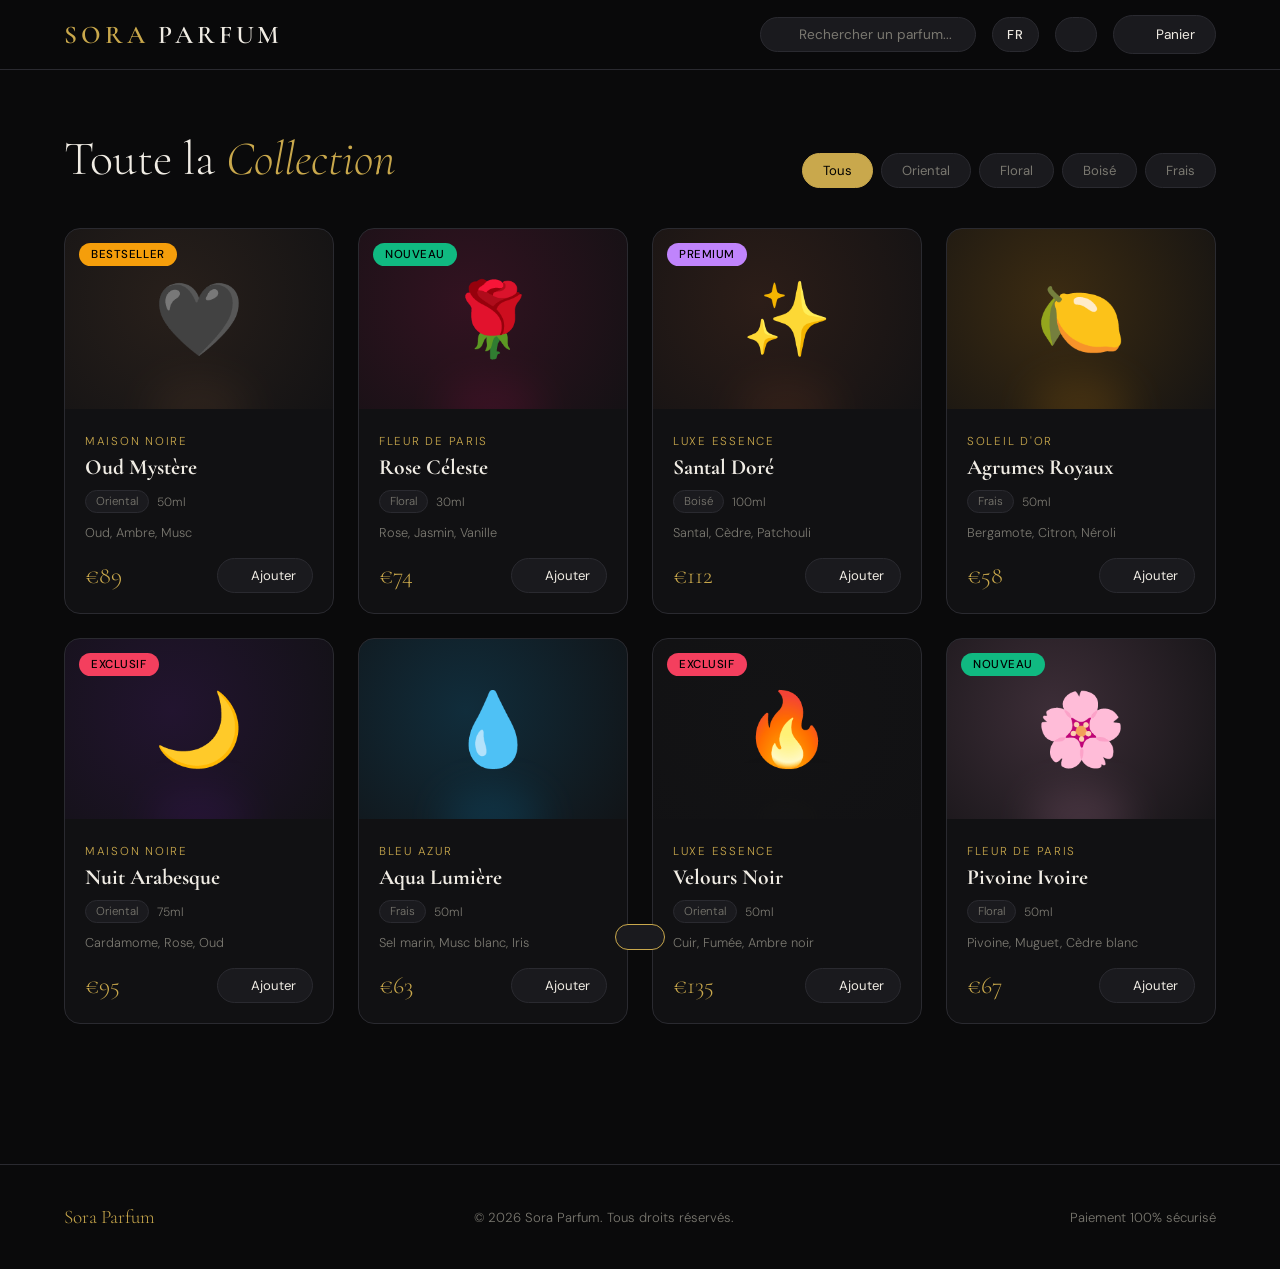
==== catalog.html @ 6274c217 "Refactor cart and product management: - Migrate cart functionality to localStorage in cart.js. - Rem" ====
<!DOCTYPE html>
<html lang="fr">
<head>
  <meta charset="UTF-8" />
  <meta name="viewport" content="width=device-width, initial-scale=1.0" />
  <title>Collection — Sora Parfum</title>
  <link rel="stylesheet" href="css/style.css" />
  <script src="https://unpkg.com/lucide@latest/dist/umd/lucide.min.js"></script>
</head>
<body>

<script src="js/navbar.js"></script>

<!-- ===== CATALOG ===== -->
<section class="catalog-section">
  <div class="section-header">
    <h2 class="section-title"><span data-i18n="allCollection">Toute la</span> <em>Collection</em></h2>
    <div class="filters">
      <button class="filter-btn active" data-filter="Tous">Tous</button>
      <button class="filter-btn" data-filter="Oriental">Oriental</button>
      <button class="filter-btn" data-filter="Floral">Floral</button>
      <button class="filter-btn" data-filter="Boisé">Boisé</button>
      <button class="filter-btn" data-filter="Frais">Frais</button>
    </div>
  </div>
  <div class="products-grid" id="products-grid"></div>
  <div id="no-results" style="display:none" class="no-results"></div>
</section>

<!-- ===== FOOTER ===== -->
<footer>
  <div class="footer-logo">Sora Parfum</div>
  <p>© 2026 Sora Parfum. <span data-i18n="rights">Tous droits réservés.</span></p>
  <p><i data-lucide="lock"></i> Paiement 100% sécurisé</p>
</footer>

<script src="js/products.js"></script>
<script src="js/shared.js"></script>
<script src="js/cart.js"></script>
<script>
  let currentFilter = 'Tous';

  function getTagColor(tag) {
    const colors = { 'Bestseller': '#f59e0b', 'Nouveau': '#10b981', 'Premium': '#c084fc', 'Exclusif': '#f43f5e' };
    return colors[tag] || '#6b7280';
  }

  function renderProducts(filter = 'Tous', searchQuery = '') {
    const grid = document.getElementById('products-grid');
    const noResults = document.getElementById('no-results');
    let filtered = filter === 'Tous' ? products : products.filter(p => p.scent === filter);
    if (searchQuery) {
      const q = searchQuery.toLowerCase();
      filtered = filtered.filter(p =>
        p.name.toLowerCase().includes(q) ||
        p.brand.toLowerCase().includes(q) ||
        p.notes.toLowerCase().includes(q) ||
        p.scent.toLowerCase().includes(q)
      );
    }

    if (filtered.length === 0) {
      grid.innerHTML = '';
      noResults.style.display = 'block';
      noResults.innerHTML = `Aucun résultat pour "<strong>${searchQuery || filter}</strong>"`;
      lucide.createIcons();
      return;
    }

    noResults.style.display = 'none';
    grid.innerHTML = filtered.map(p => `
      <div class="product-card" onclick="window.location.href='product.html?id=${p.id}'">
        ${p.tag ? `<div class="product-tag" style="background:${getTagColor(p.tag)}">${p.tag}</div>` : ''}
        <div class="product-visual" style="background: radial-gradient(circle at 40% 40%, ${p.color}30, ${p.color}05)">
          ${p.image
            ? `<img class="product-img" src="${p.image}" alt="${p.name}" onerror="this.style.display='none';this.nextElementSibling.style.display='flex'" /><div class="product-emoji" style="display:none">${p.emoji}</div>`
            : `<div class="product-emoji">${p.emoji}</div>`}
          <div class="product-glow" style="background:${p.color}"></div>
        </div>
        <div class="product-info">
          <span class="product-brand">${p.brand}</span>
          <h3 class="product-name">${p.name}</h3>
          <div class="product-meta">
            <span class="scent-badge">${p.scent}</span>
            <span class="product-ml">${p.ml}</span>
          </div>
          <p class="product-notes">${p.notes}</p>
          <div class="product-footer">
            <span class="product-price">€${p.price}</span>
            <button class="add-btn" onclick="event.stopPropagation(); addToCart(${p.id})">
              <i data-lucide="plus"></i> Ajouter
            </button>
          </div>
        </div>
      </div>
    `).join('');
    lucide.createIcons();
  }

  function handleSearch(input) {
    const q = input.value.trim();
    // sync both inputs
    const other = input.id === 'search-input' ? document.getElementById('search-input-mobile') : document.getElementById('search-input');
    if (other) other.value = input.value;
    renderProducts(currentFilter, q);
  }

  document.addEventListener('DOMContentLoaded', () => {
    // Read URL query param
    const params = new URLSearchParams(window.location.search);
    const q = params.get('q') || '';
    if (q) {
      const si = document.getElementById('search-input');
      const sm = document.getElementById('search-input-mobile');
      if (si) si.value = q;
      if (sm) sm.value = q;
    }
    renderProducts(currentFilter, q);

    // Wire filter buttons
    document.querySelectorAll('.filter-btn').forEach(btn => {
      btn.addEventListener('click', () => {
        currentFilter = btn.dataset.filter;
        document.querySelectorAll('.filter-btn').forEach(b => b.classList.toggle('active', b === btn));
        const searchVal = document.getElementById('search-input')?.value || '';
        renderProducts(currentFilter, searchVal);
      });
    });

    // Wire desktop search on catalog page directly
    const si = document.getElementById('search-input');
    if (si) si.addEventListener('input', e => handleSearch(e.target));
    const sm = document.getElementById('search-input-mobile');
    if (sm) sm.addEventListener('input', e => handleSearch(e.target));
  });
</script>
</body>
</html>
---- css/style.css ----
@import url('https://fonts.googleapis.com/css2?family=Cormorant+Garamond:ital,wght@0,300;0,400;0,600;1,300;1,400&family=DM+Sans:wght@300;400;500&display=swap');

*, *::before, *::after { box-sizing: border-box; margin: 0; padding: 0; }

:root {
  --bg: #0a0a0b;
  --surface: #111113;
  --surface2: #1a1a1e;
  --border: #2a2a30;
  --gold: #c9a84c;
  --gold-light: #e8c97a;
  --text: #f0ece4;
  --muted: #7a7870;
  --accent: #c9a84c;
  --radius: 16px;
  --font-display: 'Cormorant Garamond', serif;
  --font-body: 'DM Sans', sans-serif;
}

html { scroll-behavior: smooth; }
body { background: var(--bg); color: var(--text); font-family: var(--font-body); font-weight: 300; min-height: 100vh; overflow-x: hidden; }

/* ===== PAGES ===== */
.page { display: none; }
.page.active { display: block; }

/* ===== NAVBAR ===== */
nav {
  position: sticky; top: 0; z-index: 100;
  background: color-mix(in srgb, var(--bg) 92%, transparent); backdrop-filter: blur(20px);
  border-bottom: 1px solid var(--border);
  padding: 0 5%;
  display: flex; align-items: center; justify-content: space-between;
  height: 70px;
}

.nav-logo {
  font-family: var(--font-display);
  font-size: 1.6rem; font-weight: 600; letter-spacing: 0.15em;
  color: var(--gold); text-transform: uppercase; cursor: pointer;
}
.nav-logo span { color: var(--text); }

.nav-actions { display: flex; gap: 16px; align-items: center; }

.nav-search {
  display: flex; align-items: center; gap: 8px;
  background: var(--surface2); border: 1px solid var(--border);
  border-radius: 40px; padding: 8px 16px;
  transition: border-color 0.2s;
}
.nav-search:focus-within { border-color: var(--gold); }
.nav-search input {
  background: none; border: none; outline: none;
  color: var(--text); font-family: var(--font-body); font-size: 0.85rem; width: 160px;
}
.nav-search input::placeholder { color: var(--muted); }
.search-icon { color: var(--muted); font-size: 0.9rem; }

.cart-btn {
  position: relative; background: var(--surface2); border: 1px solid var(--border);
  color: var(--text); border-radius: 40px; padding: 10px 20px;
  cursor: pointer; font-family: var(--font-body); font-size: 0.85rem;
  display: flex; align-items: center; gap: 8px; transition: all 0.2s;
}
.cart-btn:hover { border-color: var(--gold); color: var(--gold); }

.cart-badge {
  position: absolute; top: -6px; right: -6px;
  background: var(--gold); color: #000;
  border-radius: 50%; width: 20px; height: 20px;
  font-size: 0.7rem; font-weight: 500;
  display: none; align-items: center; justify-content: center;
}

/* ===== LUCIDE ICONS ===== */
[data-lucide], i svg, .lucide {
  width: 1em; height: 1em;
  stroke: currentColor; fill: none;
  stroke-width: 2; stroke-linecap: round; stroke-linejoin: round;
  vertical-align: middle; display: inline-block;
  flex-shrink: 0;
}
.hero-big-icon svg { width: 120px; height: 120px; color: var(--gold); opacity: 0.85; }
.search-icon svg { width: 16px; height: 16px; color: var(--muted); }
.cart-btn svg { width: 16px; height: 16px; }
.toggle-btn svg { width: 16px; height: 16px; }
.close-btn svg { width: 18px; height: 18px; }
.back-btn svg { width: 16px; height: 16px; }
.add-btn svg { width: 14px; height: 14px; }
.remove-btn svg { width: 16px; height: 16px; }
.confirm-icon svg { width: 64px; height: 64px; color: var(--gold); }
.cart-empty svg { width: 48px; height: 48px; opacity: 0.3; }
.secure-badge svg { width: 14px; height: 14px; }

/* ===== PRODUCT IMAGES ===== */
.product-img {
  position: absolute; inset: 0;
  width: 100%; height: 100%;
  object-fit: cover; border-radius: var(--radius) var(--radius) 0 0;
  display: block; transition: transform 0.4s ease;
}
.product-card:hover .product-img { transform: scale(1.06); }

.detail-img {
  position: absolute; inset: 0;
  width: 100%; height: 100%;
  object-fit: cover; border-radius: 24px;
  display: block;
}

.toggle-btn {
  background: var(--surface2); border: 1px solid var(--border);
  color: var(--text); border-radius: 40px; padding: 8px 14px;
  cursor: pointer; font-family: var(--font-body); font-size: 0.8rem; font-weight: 500;
  transition: all 0.2s; letter-spacing: 0.05em;
}
.toggle-btn:hover { border-color: var(--gold); color: var(--gold); }

/* ===== LIGHT MODE ===== */
body.light {
  --bg: #f5f0e8;
  --surface: #fdfaf5;
  --surface2: #ede8df;
  --border: #d8d0c4;
  --gold: #BF9B30;
  --gold-light: #c9a84c;
  --text: #18140e;
  --muted: #8c7f6e;
}

/* light mode specific overrides */
body.light nav {
  background: color-mix(in srgb, #f5f0e8 94%, transparent);
  box-shadow: 0 1px 0 var(--border);
}

body.light .product-card {
  background: var(--surface);
  box-shadow: 0 2px 16px rgba(0,0,0,0.06), 0 0 0 1px var(--border);
}

body.light .hero-image-badge {
  background: rgba(245,240,232,0.75);
  border-color: rgba(160,120,40,0.3);
  color: var(--gold);
}

body.light .hero::before {
  background: radial-gradient(circle, #a0782818 0%, transparent 70%);
}

body.light .scent-badge {
  background: var(--surface2);
  border-color: var(--border);
  color: var(--text);
}

body.light .cart-panel {
  background: var(--surface);
  border-left: 1px solid var(--border);
}

body.light .filter-btn {
  background: var(--surface2);
  border-color: var(--border);
}

body.light .filter-btn.active {
  background: var(--gold);
  color: #fff;
  border-color: var(--gold);
}

body.light .btn-ghost {
  color: var(--text);
  border-color: var(--border);
}

body.light footer {
  border-top: 1px solid var(--border);
  background: var(--surface2);
}

/* ===== HERO ===== */
.hero {
  padding: 80px 5% 80px;
  display: grid; grid-template-columns: 1fr 1fr; gap: 80px; align-items: center;
  min-height: 90vh; position: relative; overflow: hidden;
}

.hero::before {
  content: ''; position: absolute; top: -300px; left: -100px;
  width: 700px; height: 700px;
  background: radial-gradient(circle, #c9a84c08 0%, transparent 70%);
  pointer-events: none;
}

.hero-content { position: relative; z-index: 1; }

.hero-eyebrow {
  display: inline-flex; align-items: center; gap: 10px;
  font-family: var(--font-body); font-size: 0.7rem; letter-spacing: 0.35em;
  text-transform: uppercase; color: var(--gold); margin-bottom: 28px;
  padding: 6px 16px; border: 1px solid var(--gold-light)20;
  border-radius: 40px; background: var(--gold)0a;
}

.hero h1 {
  font-family: var(--font-display);
  font-size: clamp(3.2rem, 5.5vw, 5.8rem);
  font-weight: 300; line-height: 1.05;
  margin-bottom: 28px; letter-spacing: -0.01em;
}

.hero h1 em { font-style: italic; color: var(--gold); }

.hero-sub {
  font-size: 1rem; color: var(--muted); line-height: 1.8;
  max-width: 400px; margin-bottom: 44px;
}

.hero-cta {
  display: flex; gap: 16px; flex-wrap: wrap; margin-bottom: 60px;
}

.btn-primary {
  background: var(--gold); color: #FFF;
  border: none; padding: 14px 32px; border-radius: 40px;
  font-family: var(--font-body); font-size: 0.9rem; font-weight: 500;
  cursor: pointer; letter-spacing: 0.05em;
  transition: all 0.2s; text-transform: uppercase;
}
.btn-primary:hover { background: var(--gold-light); transform: translateY(-1px); }

.btn-ghost {
  background: none; color: var(--text);
  border: 1px solid var(--border); padding: 14px 32px; border-radius: 40px;
  font-family: var(--font-body); font-size: 0.9rem;
  cursor: pointer; transition: all 0.2s; text-transform: uppercase;
}
.btn-ghost:hover { border-color: var(--gold); color: var(--gold); }

.hero-visual {
  display: flex; justify-content: center; align-items: center;
  position: relative; z-index: 1;
}

/* new image frame */
.hero-image-frame {
  position: relative; width: 100%; max-width: 480px;
  border-radius: 32px; overflow: hidden;
  aspect-ratio: 4/5;
  box-shadow: 0 40px 80px rgba(0,0,0,0.5), 0 0 0 1px var(--border);
}

.hero-img {
  width: 100%; height: 100%;
  object-fit: cover; display: block;
  transition: transform 8s ease;
}
.hero-image-frame:hover .hero-img { transform: scale(1.04); }

.hero-image-badge {
  position: absolute; bottom: 24px; left: 50%; transform: translateX(-50%);
  display: flex; align-items: center; gap: 8px;
  background: rgba(0,0,0,0.55); backdrop-filter: blur(12px);
  border: 1px solid rgba(201,168,76,0.3);
  border-radius: 40px; padding: 10px 20px;
  color: var(--gold); font-family: var(--font-body);
  font-size: 0.75rem; letter-spacing: 0.2em; text-transform: uppercase;
  white-space: nowrap;
}
.hero-image-badge svg { width: 14px; height: 14px; }

/* subtle gold corner accent */
.hero-image-frame::after {
  content: '';
  position: absolute; inset: 0;
  background: linear-gradient(to bottom, transparent 55%, rgba(0,0,0,0.45) 100%);
  pointer-events: none;
}

/* keep old circle class for safe fallback */
.hero-circle {
  width: 380px; height: 380px; border-radius: 50%;
  background: radial-gradient(circle at 35% 35%, #c9a84c25, #c9a84c05 60%, transparent);
  border: 1px solid #c9a84c20;
  display: flex; align-items: center; justify-content: center;
  position: relative;
  animation: float 6s ease-in-out infinite;
}

.hero-circle::before {
  content: ''; position: absolute; inset: 20px; border-radius: 50%;
  border: 1px dashed #c9a84c15;
}

.hero-big-emoji {
  font-size: 8rem; filter: drop-shadow(0 0 40px #c9a84c40);
}

.hero-stats {
  display: flex; gap: 0; margin-top: 0;
  border-top: 1px solid var(--border); padding-top: 36px;
}

.stat-item {
  flex: 1; padding-right: 32px;
  border-right: 1px solid var(--border);
}
.stat-item:last-child { border-right: none; padding-right: 0; padding-left: 32px; }
.stat-item:first-child { padding-left: 0; }

.stat-item h3 {
  font-family: var(--font-display); font-size: 2.2rem; color: var(--gold);
  font-weight: 300; line-height: 1;
}
.stat-item p { font-size: 0.7rem; color: var(--muted); letter-spacing: 0.15em; text-transform: uppercase; margin-top: 4px; }

@keyframes float {
  0%, 100% { transform: translateY(0); }
  50% { transform: translateY(-15px); }
}

/* ===== CATALOG ===== */
.catalog-section { padding: 60px 5%; }

.section-header {
  display: flex; justify-content: space-between; align-items: flex-end;
  margin-bottom: 40px; flex-wrap: wrap; gap: 20px;
}

.section-title {
  font-family: var(--font-display);
  font-size: clamp(2rem, 4vw, 3rem); font-weight: 300;
}
.section-title em { font-style: italic; color: var(--gold); }

.filters { display: flex; gap: 8px; flex-wrap: wrap; }

.filter-btn {
  background: var(--surface2); border: 1px solid var(--border);
  color: var(--muted); padding: 8px 20px; border-radius: 40px;
  font-family: var(--font-body); font-size: 0.82rem; cursor: pointer;
  transition: all 0.2s;
}
.filter-btn:hover, .filter-btn.active {
  background: var(--gold); color: #000; border-color: var(--gold);
}

.products-grid {
  display: grid;
  grid-template-columns: repeat(auto-fill, minmax(260px, 1fr));
  gap: 24px;
}

.no-results {
  grid-column: 1/-1; text-align: center; padding: 60px;
  color: var(--muted); font-size: 1.1rem;
}

/* ===== PRODUCT CARD ===== */
.product-card {
  background: var(--surface); border: 1px solid var(--border);
  border-radius: var(--radius); overflow: hidden; cursor: pointer;
  transition: all 0.3s; position: relative;
}
.product-card:hover {
  border-color: var(--gold); transform: translateY(-4px);
  box-shadow: 0 20px 40px rgba(201,168,76,0.08);
}

.product-tag {
  position: absolute; top: 14px; left: 14px; z-index: 2;
  padding: 4px 12px; border-radius: 20px;
  font-size: 0.72rem; font-weight: 500; text-transform: uppercase; letter-spacing: 0.05em;
  color: #000;
}

.product-visual {
  height: 180px; display: flex; align-items: center; justify-content: center;
  position: relative; overflow: hidden;
}

.product-emoji { font-size: 4.5rem; position: relative; z-index: 1; }

.product-glow {
  position: absolute; bottom: -30px; left: 50%; transform: translateX(-50%);
  width: 100px; height: 60px; border-radius: 50%; opacity: 0.15;
  filter: blur(20px);
}

.product-info { padding: 20px; }

.product-brand { font-size: 0.72rem; text-transform: uppercase; letter-spacing: 0.15em; color: var(--gold); }
.product-name { font-family: var(--font-display); font-size: 1.35rem; margin: 4px 0 10px; }
.product-meta { display: flex; gap: 8px; align-items: center; margin-bottom: 10px; }

.scent-badge {
  background: var(--surface2); color: var(--muted);
  padding: 3px 10px; border-radius: 20px; font-size: 0.72rem;
  border: 1px solid var(--border);
}

.product-ml { font-size: 0.75rem; color: var(--muted); }
.product-notes { font-size: 0.8rem; color: var(--muted); line-height: 1.5; margin-bottom: 16px; }

.product-footer { display: flex; justify-content: space-between; align-items: center; }
.product-price { font-family: var(--font-display); font-size: 1.5rem; color: var(--gold); }

.add-btn {
  background: var(--surface2); border: 1px solid var(--border);
  color: var(--text); padding: 8px 16px; border-radius: 40px;
  cursor: pointer; font-family: var(--font-body); font-size: 0.82rem;
  transition: all 0.2s; display: flex; align-items: center; gap: 4px;
}
.add-btn:hover { background: var(--gold); border-color: var(--gold); color: #000; }

/* ===== PRODUCT DETAIL PAGE ===== */
.detail-page { padding: 40px 5%; max-width: 1100px; margin: 0 auto; }

.back-btn {
  display: inline-flex; align-items: center; gap: 8px;
  background: none; border: 1px solid var(--border); color: var(--muted);
  padding: 10px 20px; border-radius: 40px; cursor: pointer;
  font-family: var(--font-body); font-size: 0.85rem; margin-bottom: 40px;
  transition: all 0.2s;
}
.back-btn:hover { border-color: var(--gold); color: var(--gold); }

.detail-grid { display: grid; grid-template-columns: 1fr 1fr; gap: 60px; align-items: center; }

.detail-visual {
  border-radius: 24px; height: 400px;
  display: flex; align-items: center; justify-content: center;
  border: 1px solid var(--border);
  position: relative; overflow: hidden;
}

#detail-emoji { font-size: 9rem; }

.detail-info { display: flex; flex-direction: column; gap: 16px; }

.detail-tag {
  display: inline-block; padding: 4px 14px; border-radius: 20px;
  font-size: 0.75rem; font-weight: 500; text-transform: uppercase;
  color: #000; width: fit-content;
}

#detail-brand { font-size: 0.75rem; text-transform: uppercase; letter-spacing: 0.2em; color: var(--gold); }
#detail-name { font-family: var(--font-display); font-size: 2.5rem; font-weight: 300; line-height: 1.1; }

.detail-meta { display: flex; gap: 10px; }
.detail-description { color: var(--muted); line-height: 1.8; font-size: 0.95rem; }

.notes-label { font-size: 0.75rem; text-transform: uppercase; letter-spacing: 0.15em; color: var(--muted); }
.notes-value { font-size: 0.95rem; color: var(--text); margin-top: 4px; }

#detail-price, .detail-price { font-family: var(--font-display); font-size: 2.5rem; color: var(--gold); }

.detail-actions { display: flex; gap: 12px; }

/* ===== CART PANEL ===== */
.cart-panel {
  position: fixed; top: 0; right: -440px; width: 420px; height: 100vh;
  background: var(--surface); border-left: 1px solid var(--border);
  z-index: 300; transition: right 0.35s cubic-bezier(0.4,0,0.2,1);
  display: flex; flex-direction: column;
}
.cart-panel.open { right: 0; }

.cart-header {
  padding: 24px; border-bottom: 1px solid var(--border);
  display: flex; justify-content: space-between; align-items: center;
}
.cart-header h2 { font-family: var(--font-display); font-size: 1.5rem; }
.close-btn {
  background: var(--surface2); border: 1px solid var(--border);
  color: var(--text); width: 36px; height: 36px; border-radius: 50%;
  cursor: pointer; font-size: 1.1rem; display: flex; align-items: center; justify-content: center;
  transition: all 0.2s;
}
.close-btn:hover { border-color: var(--gold); color: var(--gold); }

#cart-items { flex: 1; overflow-y: auto; padding: 16px; display: flex; flex-direction: column; gap: 12px; }

.cart-empty {
  display: flex; flex-direction: column; align-items: center; justify-content: center;
  height: 100%; gap: 12px; color: var(--muted);
}
.cart-empty span { font-size: 3rem; }
.cart-empty p { font-family: var(--font-display); font-size: 1.2rem; }

.cart-item {
  background: var(--surface2); border: 1px solid var(--border);
  border-radius: 12px; padding: 14px;
  display: flex; gap: 12px; align-items: center;
}

.cart-item-icon {
  width: 48px; height: 48px; border-radius: 10px;
  display: flex; align-items: center; justify-content: center;
  font-size: 1.5rem; flex-shrink: 0;
}

.cart-item-info { flex: 1; }
.cart-item-info h4 { font-family: var(--font-display); font-size: 1rem; margin-bottom: 2px; }
.cart-item-info p { font-size: 0.75rem; color: var(--muted); }
.cart-item-price { font-size: 0.9rem; color: var(--gold); }

.cart-item-controls {
  display: flex; align-items: center; gap: 6px; flex-direction: column;
}
.qty-btn {
  background: var(--surface); border: 1px solid var(--border);
  color: var(--text); width: 26px; height: 26px; border-radius: 50%;
  cursor: pointer; font-size: 1rem; display: flex; align-items: center; justify-content: center;
  transition: all 0.2s;
}
.qty-btn:hover { border-color: var(--gold); color: var(--gold); }
.qty-display { font-size: 0.9rem; font-weight: 500; }
.remove-btn {
  background: none; border: none; cursor: pointer; font-size: 0.85rem;
  opacity: 0.5; transition: opacity 0.2s;
}
.remove-btn:hover { opacity: 1; }

#cart-total-section { padding: 20px; border-top: 1px solid var(--border); }
.total-row { display: flex; justify-content: space-between; align-items: center; margin-bottom: 16px; }
.total-label { color: var(--muted); font-size: 0.85rem; }
#cart-total { font-family: var(--font-display); font-size: 1.8rem; color: var(--gold); }

/* ===== OVERLAY ===== */
.overlay {
  position: fixed; inset: 0; background: rgba(0,0,0,0.6);
  backdrop-filter: blur(4px); z-index: 200;
  opacity: 0; pointer-events: none; transition: opacity 0.3s;
}
.overlay.show { opacity: 1; pointer-events: all; }

/* ===== TOAST ===== */
#toast {
  position: fixed; bottom: 30px; left: 50%; transform: translateX(-50%) translateY(80px);
  background: var(--surface2); border: 1px solid var(--gold);
  color: var(--text); padding: 12px 24px; border-radius: 40px;
  font-size: 0.9rem; z-index: 500; transition: transform 0.3s;
  white-space: nowrap;
}
#toast.show { transform: translateX(-50%) translateY(0); }

/* ===== CHECKOUT PAGE ===== */
.checkout-page { padding: 60px 5%; max-width: 900px; margin: 0 auto; }
.checkout-page h1 { font-family: var(--font-display); font-size: 2.5rem; font-weight: 300; margin-bottom: 8px; }
.checkout-sub { color: var(--muted); margin-bottom: 40px; }

.checkout-grid { display: grid; grid-template-columns: 1fr 1fr; gap: 40px; }

.form-section h3 {
  font-family: var(--font-display); font-size: 1.3rem; margin-bottom: 20px;
  padding-bottom: 12px; border-bottom: 1px solid var(--border);
}

.form-group { margin-bottom: 16px; }
.form-group label { display: block; font-size: 0.78rem; text-transform: uppercase; letter-spacing: 0.1em; color: var(--muted); margin-bottom: 8px; }
.form-group input, .form-group select {
  width: 100%; background: var(--surface2); border: 1px solid var(--border);
  color: var(--text); padding: 12px 16px; border-radius: 10px;
  font-family: var(--font-body); font-size: 0.95rem; outline: none;
  transition: border-color 0.2s;
}
.form-group input:focus, .form-group select:focus { border-color: var(--gold); }
.form-group select option { background: var(--surface2); }

.form-row { display: grid; grid-template-columns: 1fr 1fr; gap: 12px; }

.card-preview {
  background: linear-gradient(135deg, #1a1a2e 0%, #16213e 50%, #0f3460 100%);
  border-radius: 16px; padding: 24px; margin-bottom: 20px;
  border: 1px solid #ffffff10; position: relative; overflow: hidden;
}
.card-preview::before {
  content: ''; position: absolute; top: -40px; right: -40px;
  width: 150px; height: 150px; border-radius: 50%;
  background: rgba(201,168,76,0.15);
}
.card-chip { font-size: 1.5rem; margin-bottom: 16px; }
.card-number-display {
  font-family: 'Courier New', monospace; font-size: 1.1rem;
  letter-spacing: 0.2em; color: #fff; margin-bottom: 16px;
}
.card-meta { display: flex; justify-content: space-between; font-size: 0.75rem; color: rgba(255,255,255,0.6); }

.order-summary { background: var(--surface2); border: 1px solid var(--border); border-radius: 16px; padding: 24px; }
.order-summary h3 { font-family: var(--font-display); font-size: 1.3rem; margin-bottom: 20px; padding-bottom: 12px; border-bottom: 1px solid var(--border); }
.summary-item {
  display: flex; justify-content: space-between; align-items: center;
  padding: 12px 0; border-bottom: 1px solid var(--border); gap: 12px;
}
.summary-item:last-of-type { border-bottom: none; }
.summary-item-left { display: flex; align-items: center; gap: 12px; }
.summary-item-thumb {
  width: 52px; height: 52px; border-radius: 10px; flex-shrink: 0;
  overflow: hidden; display: flex; align-items: center; justify-content: center;
}
.summary-item-name { display: block; font-size: 0.9rem; font-weight: 500; }
.summary-item-qty { display: block; font-size: 0.78rem; color: var(--muted); margin-top: 2px; }
.summary-item-price { font-family: var(--font-display); font-size: 1.1rem; color: var(--gold); white-space: nowrap; }
.summary-total { display: flex; justify-content: space-between; margin-top: 16px; padding-top: 16px; border-top: 1px solid var(--border); }
.summary-total span:first-child { color: var(--muted); font-size: 0.85rem; }
#checkout-total { font-family: var(--font-display); font-size: 1.8rem; color: var(--gold); }

.secure-badge {
  display: flex; align-items: center; gap: 8px;
  color: var(--muted); font-size: 0.78rem; margin-top: 12px;
}

#payment-error, .payment-error {
  display: none; background: #7f1d1d30; border: 1px solid #ef444450;
  color: #fca5a5; padding: 12px 16px; border-radius: 10px;
  font-size: 0.85rem; margin-top: 12px;
}

.pay-action { margin-top: 24px; }
#pay-btn { width: 100%; padding: 16px; font-size: 1rem; letter-spacing: 0.1em; display: flex; align-items: center; justify-content: center; gap: 10px; }

.spinner {
  width: 18px; height: 18px; border: 2px solid rgba(0,0,0,0.3);
  border-top-color: #000; border-radius: 50%; animation: spin 0.7s linear infinite;
}
@keyframes spin { to { transform: rotate(360deg); } }

/* ===== CONFIRMATION PAGE ===== */
.confirmation-page {
  padding: 100px 5%; text-align: center; max-width: 600px; margin: 0 auto;
  display: flex; flex-direction: column; align-items: center; gap: 20px;
}

.confirm-icon {
  width: 100px; height: 100px; border-radius: 50%;
  background: rgba(201,168,76,0.1); border: 2px solid var(--gold);
  display: flex; align-items: center; justify-content: center;
  font-size: 3rem; animation: pop 0.5s ease;
}

@keyframes pop {
  0% { transform: scale(0); opacity: 0; }
  70% { transform: scale(1.1); }
  100% { transform: scale(1); opacity: 1; }
}

.confirmation-page h1 { font-family: var(--font-display); font-size: 2.5rem; font-weight: 300; }
.confirmation-page p { color: var(--muted); line-height: 1.7; }
.order-ref { font-family: 'Courier New', monospace; color: var(--gold); font-size: 1.1rem; letter-spacing: 0.1em; }

/* ===== FOOTER ===== */
footer {
  margin-top: 80px; padding: 40px 5%;
  border-top: 1px solid var(--border);
  display: flex; justify-content: space-between; align-items: center;
  flex-wrap: wrap; gap: 20px; color: var(--muted); font-size: 0.82rem;
}
.footer-logo { font-family: var(--font-display); font-size: 1.2rem; color: var(--gold); }

/* ===== RESPONSIVE ===== */

/* mobile search bar — hidden on desktop */
.mobile-search-bar {
  display: none;
}

/* --- Tablet (≤1024px) --- */
@media (max-width: 1024px) {
  .hero { gap: 40px; padding: 80px 4% 60px; }
  .hero h1 { font-size: clamp(2.8rem, 5vw, 4.5rem); }
  .hero-image-frame { max-width: 380px; }
  .products-grid { grid-template-columns: repeat(auto-fill, minmax(240px, 1fr)); gap: 20px; }
  .detail-grid { gap: 40px; }
  .checkout-grid { gap: 24px; }
}

/* --- Mobile (≤768px) --- */
@media (max-width: 768px) {

  /* MOBILE SEARCH BAR */
  .mobile-search-bar {
    display: flex; align-items: center; gap: 10px;
    background: var(--surface2); border-bottom: 1px solid var(--border);
    padding: 10px 4%;
  }
  .mobile-search-bar input {
    flex: 1; background: none; border: none; outline: none;
    color: var(--text); font-family: var(--font-body); font-size: 0.9rem;
  }
  .mobile-search-bar input::placeholder { color: var(--muted); }
  .mobile-search-bar svg { width: 16px; height: 16px; color: var(--muted); flex-shrink: 0; }

  /* NAVBAR */
  nav { padding: 0 4%; height: 60px; gap: 12px; }
  .nav-logo { font-size: 1.2rem; letter-spacing: 0.1em; }
  .nav-search { display: none; }
  .nav-actions { gap: 8px; }
  .toggle-btn { padding: 7px 11px; font-size: 0.75rem; }
  .cart-btn { padding: 8px 14px; font-size: 0.8rem; gap: 6px; }

  /* HERO */
  .hero {
    grid-template-columns: 1fr;
    padding: 40px 4% 50px;
    min-height: auto;
    gap: 36px;
    text-align: center;
  }
  .hero-visual { order: -1; display: flex; justify-content: center; }
  .hero-image-frame { max-width: 280px; border-radius: 20px; aspect-ratio: 3/4; }
  .hero h1 { font-size: clamp(2.4rem, 9vw, 3.5rem); }
  .hero-sub { margin: 0 auto 36px; font-size: 0.95rem; }
  .hero-eyebrow { justify-content: center; }
  .hero-cta { justify-content: center; gap: 12px; }
  .btn-primary, .btn-ghost { padding: 12px 24px; font-size: 0.82rem; }

  /* HERO STATS */
  .hero-stats { justify-content: center; padding-top: 28px; }
  .stat-item { flex: 0; padding: 0 20px; text-align: center; }
  .stat-item:first-child { padding-left: 0; }
  .stat-item:last-child { padding-left: 0; padding-right: 0; }
  .stat-item h3 { font-size: 1.8rem; }

  /* CATALOG */
  .catalog-section { padding: 40px 4%; }
  .section-header { flex-direction: column; align-items: flex-start; gap: 16px; margin-bottom: 28px; }
  .section-title { font-size: 2rem; }
  .filters { width: 100%; overflow-x: auto; padding-bottom: 4px; flex-wrap: nowrap; display: flex; }
  .filter-btn { white-space: nowrap; flex-shrink: 0; }
  .products-grid { grid-template-columns: repeat(2, 1fr); gap: 14px; }

  /* PRODUCT CARD */
  .product-visual { height: 150px; }
  .product-info { padding: 14px; }
  .product-name { font-size: 1.1rem; }
  .product-notes { display: none; }
  .product-footer { margin-top: 12px; }
  .add-btn { padding: 8px 12px; font-size: 0.78rem; }

  /* DETAIL PAGE */
  .detail-page { padding: 24px 4%; }
  .detail-grid { grid-template-columns: 1fr; gap: 28px; }
  .detail-visual { height: 280px; }
  .detail-info h1 { font-size: 2rem; }
  .detail-description { font-size: 0.9rem; }

  /* CART PANEL */
  .cart-panel { width: 100%; right: -100%; }
  .cart-item { gap: 12px; }
  .cart-item-icon { width: 52px; height: 52px; }

  /* CHECKOUT */
  .checkout-page { padding: 30px 4%; }
  .checkout-page h1 { font-size: 1.8rem; }
  .checkout-grid { grid-template-columns: 1fr; gap: 24px; }
  .order-summary { order: -1; }
  .form-row { grid-template-columns: 1fr; }
  .card-preview { padding: 20px; }
  .card-number-display { font-size: 1rem; letter-spacing: 0.1em; }

  /* FOOTER */
  footer { flex-direction: column; text-align: center; gap: 10px; padding: 32px 4%; }

  /* CONFIRMATION */
  .confirmation-page { padding: 60px 4%; }
}

/* --- Small phones (≤400px) --- */
@media (max-width: 400px) {
  .products-grid { grid-template-columns: 1fr; }
  .hero-image-frame { max-width: 240px; }
  .nav-logo { font-size: 1rem; }
  .hero h1 { font-size: 2.2rem; }
}
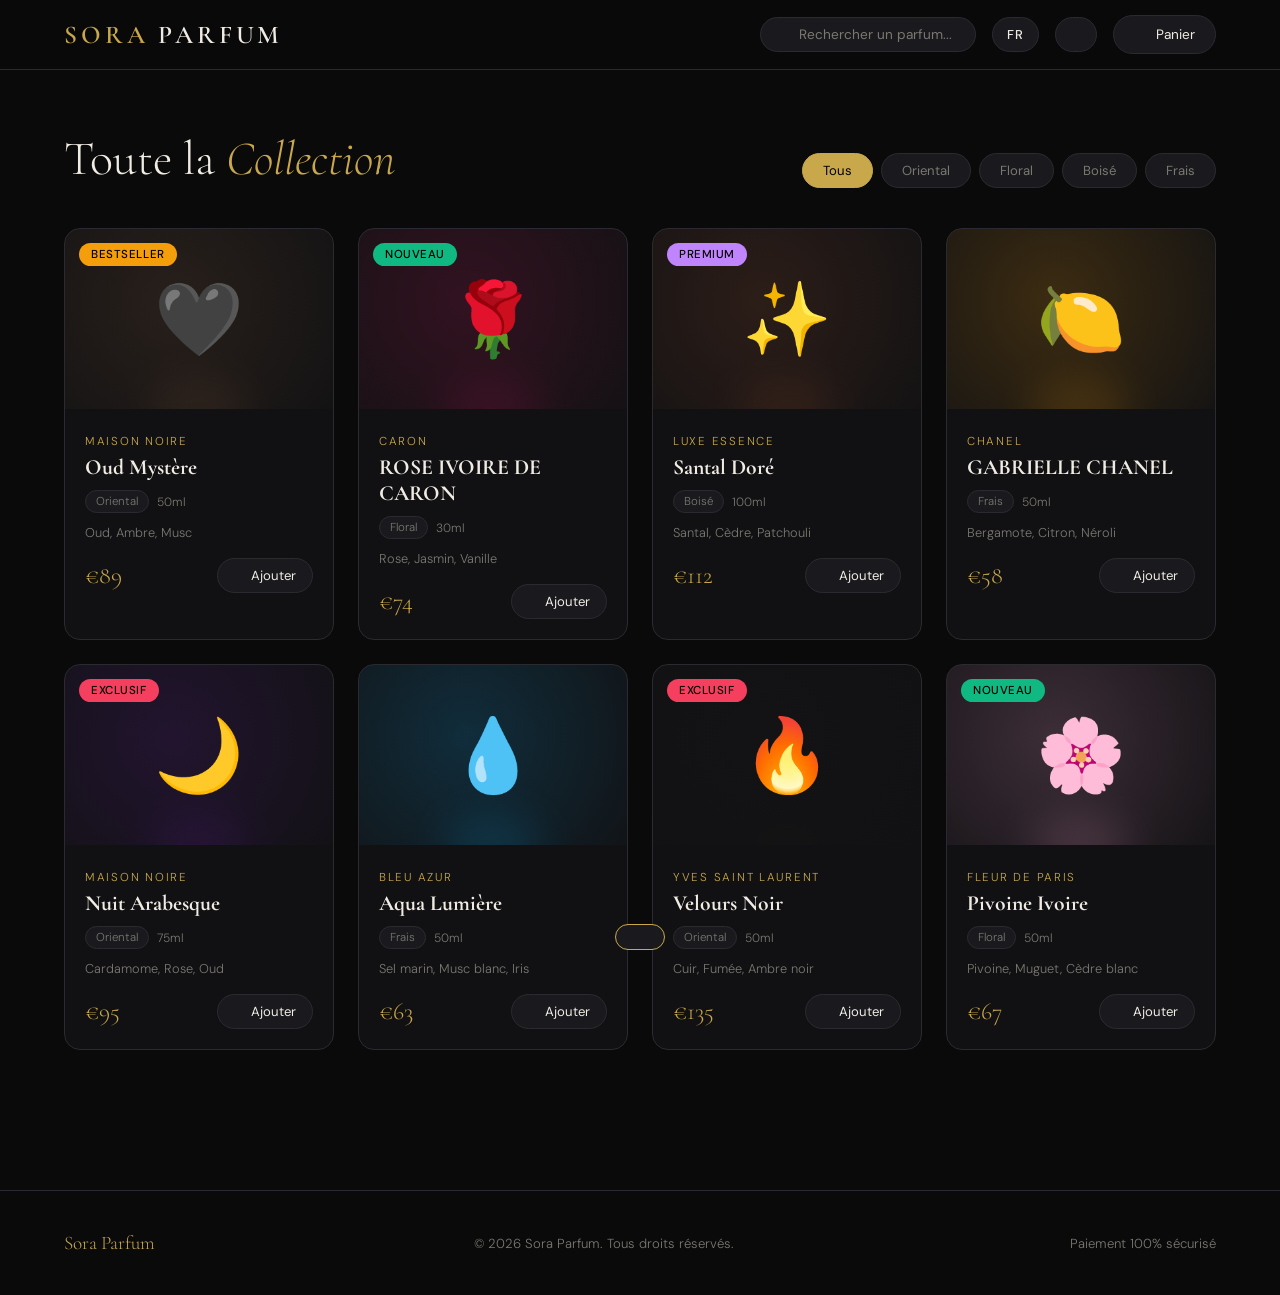
==== commit e1e944c8: "feat: Implement login functionality and user session management; enhance product detail rendering an" ====
--- a/catalog.html
+++ b/catalog.html
@@ -16,11 +16,11 @@
   <div class="section-header">
     <h2 class="section-title"><span data-i18n="allCollection">Toute la</span> <em>Collection</em></h2>
     <div class="filters">
-      <button class="filter-btn active" data-filter="Tous">Tous</button>
-      <button class="filter-btn" data-filter="Oriental">Oriental</button>
-      <button class="filter-btn" data-filter="Floral">Floral</button>
-      <button class="filter-btn" data-filter="Boisé">Boisé</button>
-      <button class="filter-btn" data-filter="Frais">Frais</button>
+      <button class="filter-btn active" data-filter="Tous" data-i18n="filterAll">Tous</button>
+      <button class="filter-btn" data-filter="Oriental" data-i18n="filterOriental">Oriental</button>
+      <button class="filter-btn" data-filter="Floral" data-i18n="filterFloral">Floral</button>
+      <button class="filter-btn" data-filter="Boisé" data-i18n="filterWoody">Boisé</button>
+      <button class="filter-btn" data-filter="Frais" data-i18n="filterFresh">Frais</button>
     </div>
   </div>
   <div class="products-grid" id="products-grid"></div>
@@ -70,7 +70,7 @@
     noResults.style.display = 'none';
     grid.innerHTML = filtered.map(p => `
       <div class="product-card" onclick="window.location.href='product.html?id=${p.id}'">
-        ${p.tag ? `<div class="product-tag" style="background:${getTagColor(p.tag)}">${p.tag}</div>` : ''}
+        ${p.tag ? `<div class="product-tag" style="background:${getTagColor(p.tag)}">${t(tagI18nKey[p.tag] || p.tag)}</div>` : ''}
         <div class="product-visual" style="background: radial-gradient(circle at 40% 40%, ${p.color}30, ${p.color}05)">
           ${p.image
             ? `<img class="product-img" src="${p.image}" alt="${p.name}" onerror="this.style.display='none';this.nextElementSibling.style.display='flex'" /><div class="product-emoji" style="display:none">${p.emoji}</div>`
@@ -81,14 +81,14 @@
           <span class="product-brand">${p.brand}</span>
           <h3 class="product-name">${p.name}</h3>
           <div class="product-meta">
-            <span class="scent-badge">${p.scent}</span>
+            <span class="scent-badge">${t(scentI18nKey[p.scent] || p.scent)}</span>
             <span class="product-ml">${p.ml}</span>
           </div>
           <p class="product-notes">${p.notes}</p>
           <div class="product-footer">
             <span class="product-price">€${p.price}</span>
             <button class="add-btn" onclick="event.stopPropagation(); addToCart(${p.id})">
-              <i data-lucide="plus"></i> Ajouter
+              <i data-lucide="plus"></i> ${t('addBtn')}
             </button>
           </div>
         </div>
@@ -133,6 +133,11 @@
     const sm = document.getElementById('search-input-mobile');
     if (sm) sm.addEventListener('input', e => handleSearch(e.target));
   });
+
+  function onLangChange() {
+    const searchVal = document.getElementById('search-input')?.value || '';
+    renderProducts(currentFilter, searchVal);
+  }
 </script>
 </body>
 </html>
--- a/css/style.css
+++ b/css/style.css
@@ -225,7 +225,8 @@
 }
 
 .btn-primary {
-  background: var(--gold); color: #FFF;
+  background: var(--gold); /* color: #FFF */;
+  
   border: none; padding: 14px 32px; border-radius: 40px;
   font-family: var(--font-body); font-size: 0.9rem; font-weight: 500;
   cursor: pointer; letter-spacing: 0.05em;
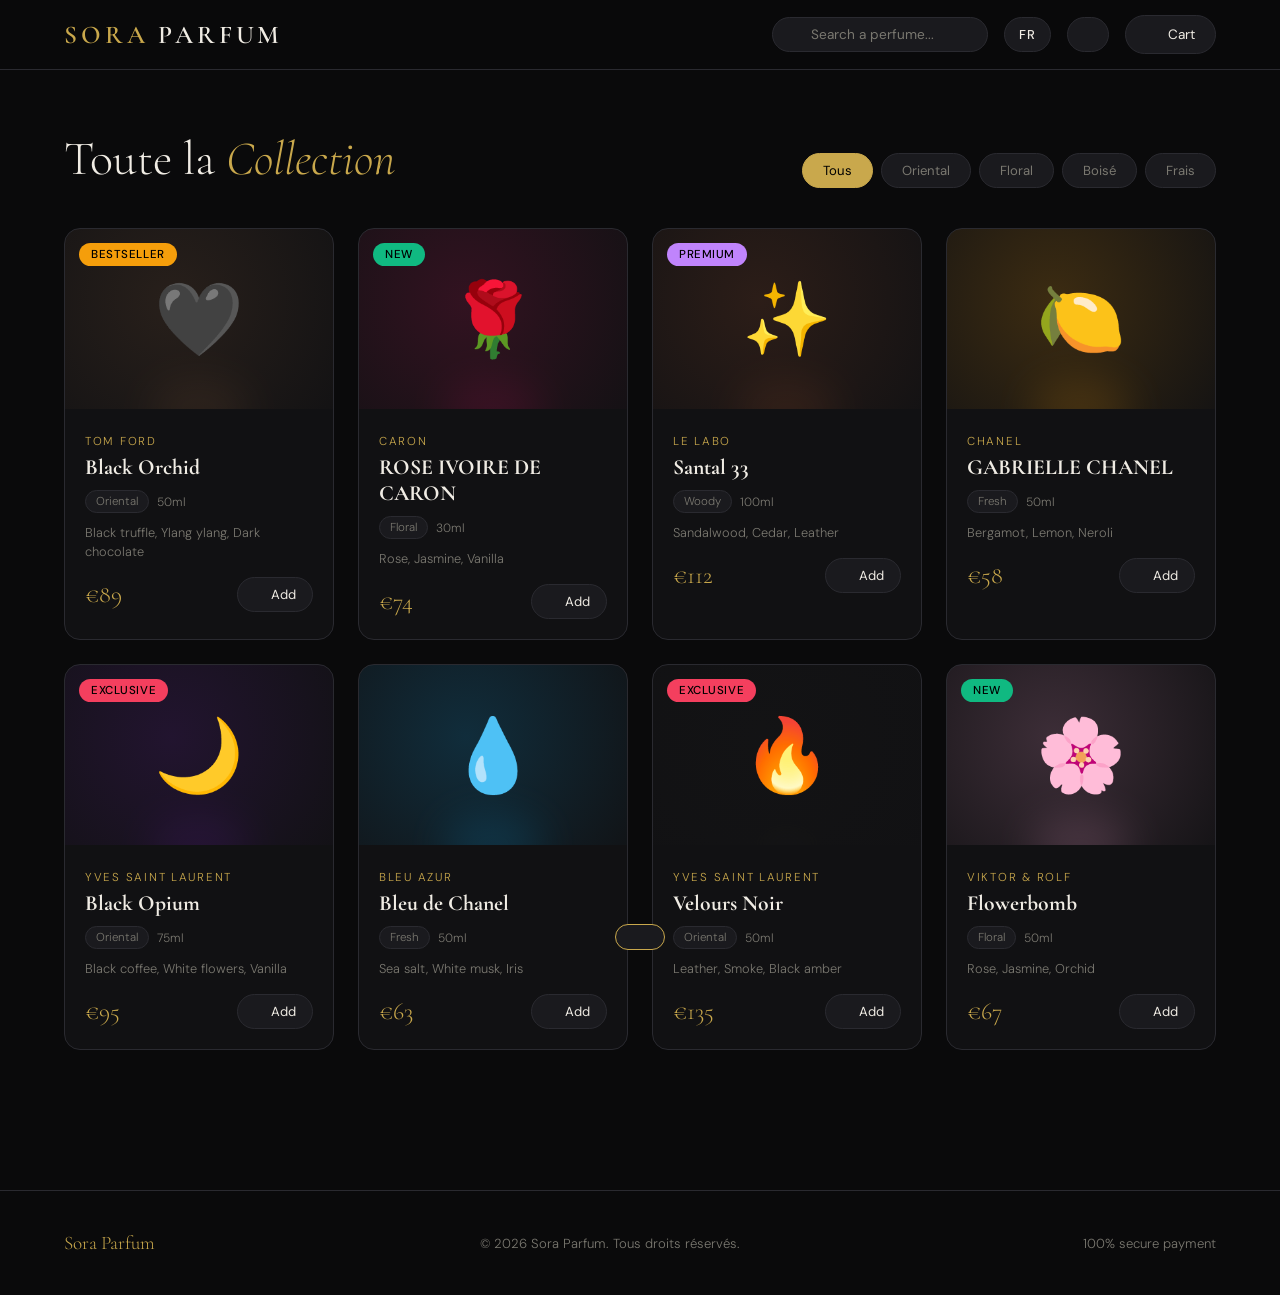
==== commit 720f2a6f: "feat: Update language to English across multiple files; enhance internationalization support" ====
--- a/catalog.html
+++ b/catalog.html
@@ -1,5 +1,5 @@
 <!DOCTYPE html>
-<html lang="fr">
+<html lang="en">
 <head>
   <meta charset="UTF-8" />
   <meta name="viewport" content="width=device-width, initial-scale=1.0" />
@@ -31,7 +31,7 @@
 <footer>
   <div class="footer-logo">Sora Parfum</div>
   <p>© 2026 Sora Parfum. <span data-i18n="rights">Tous droits réservés.</span></p>
-  <p><i data-lucide="lock"></i> Paiement 100% sécurisé</p>
+  <p><i data-lucide="lock"></i> 100% secure payment</p>
 </footer>
 
 <script src="js/products.js"></script>
@@ -62,7 +62,7 @@
     if (filtered.length === 0) {
       grid.innerHTML = '';
       noResults.style.display = 'block';
-      noResults.innerHTML = `Aucun résultat pour "<strong>${searchQuery || filter}</strong>"`;
+      noResults.innerHTML = `${t('noResults')} "<strong>${searchQuery || filter}</strong>"`;
       lucide.createIcons();
       return;
     }
@@ -84,7 +84,7 @@
             <span class="scent-badge">${t(scentI18nKey[p.scent] || p.scent)}</span>
             <span class="product-ml">${p.ml}</span>
           </div>
-          <p class="product-notes">${p.notes}</p>
+          <p class="product-notes">${currentLang === 'fr' ? p.notesFr : p.notes}</p>
           <div class="product-footer">
             <span class="product-price">€${p.price}</span>
             <button class="add-btn" onclick="event.stopPropagation(); addToCart(${p.id})">
